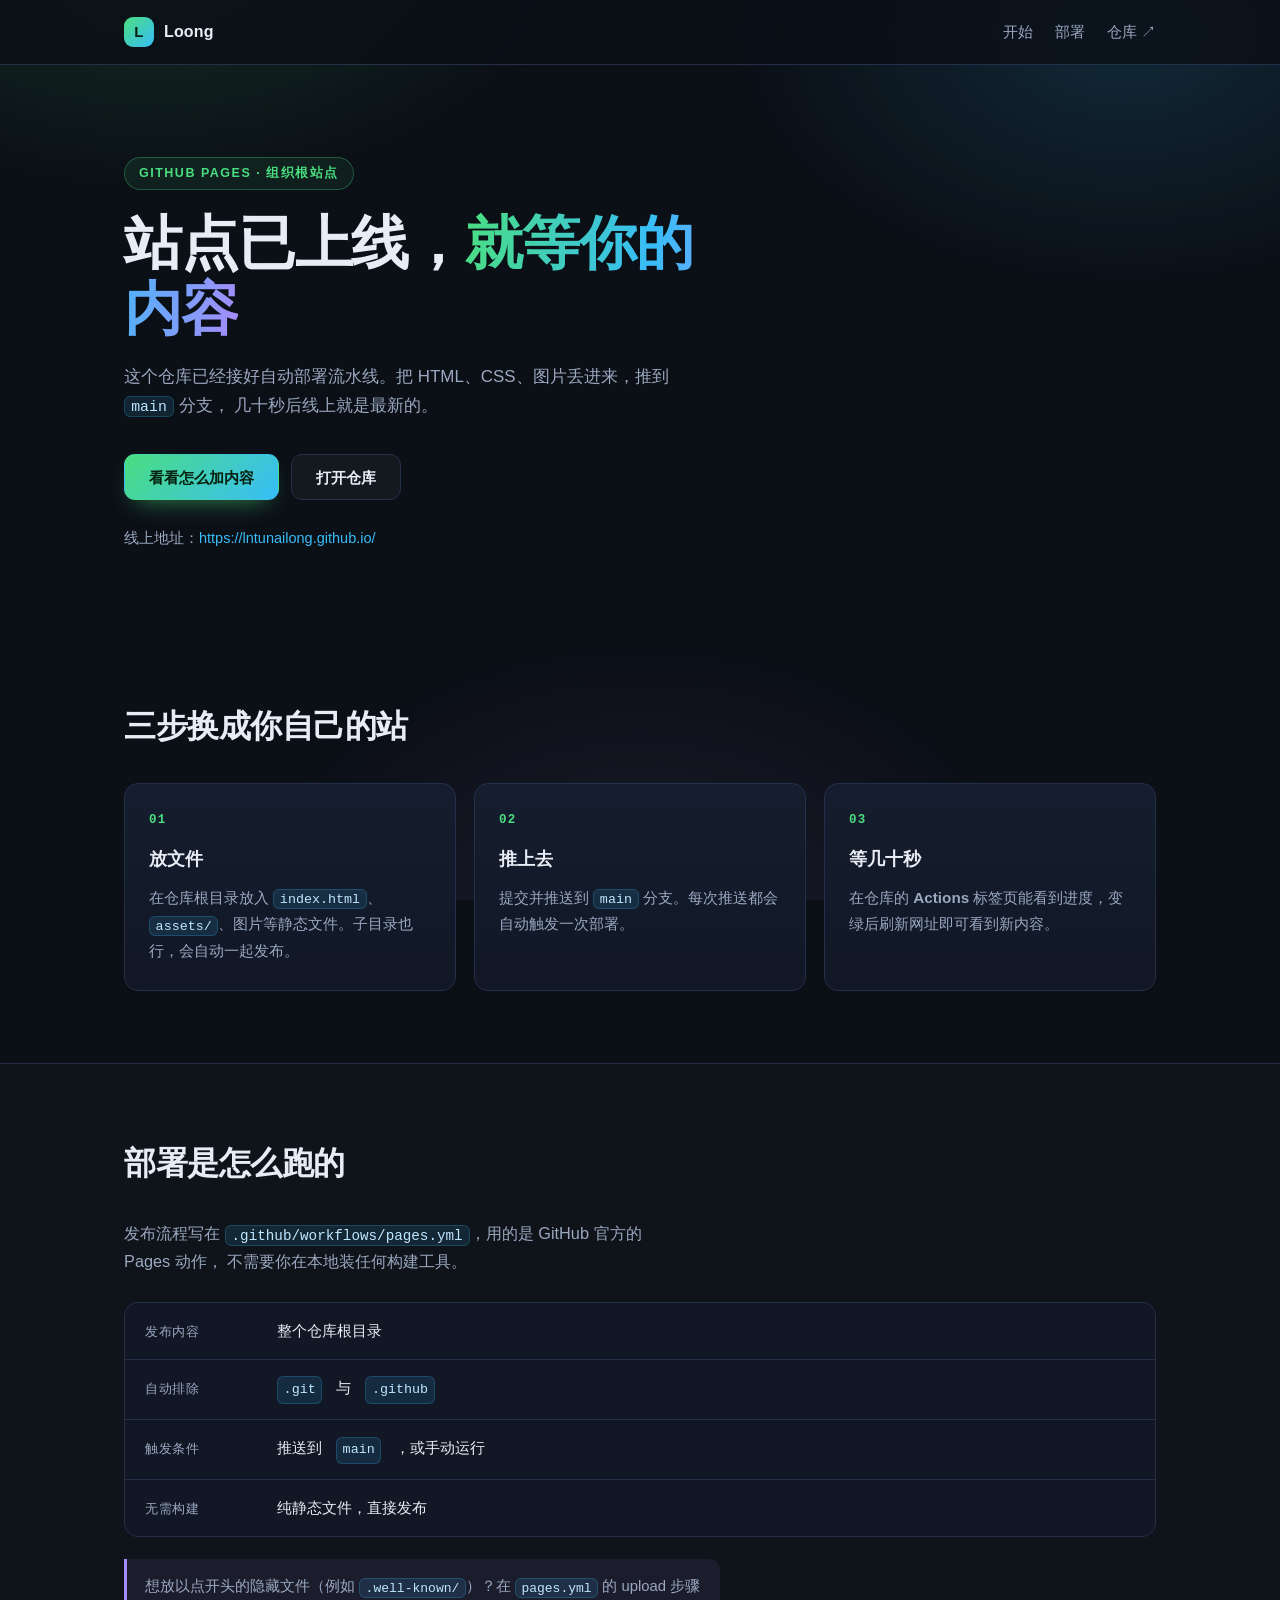
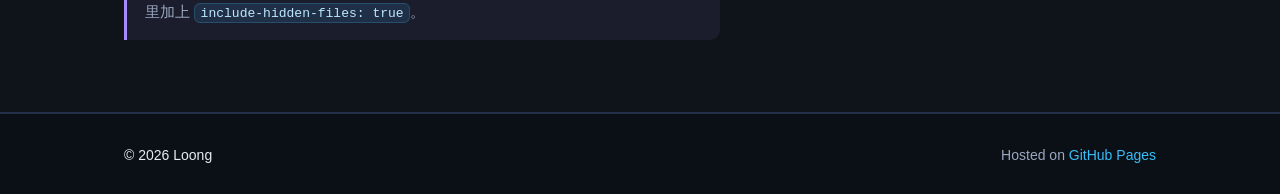
==== index.html @ c385d7d1 "初始化站点：静态首页 + GitHub Pages 自动部署流水线" ====
<!DOCTYPE html>
<html lang="zh-CN">
<head>
<meta charset="UTF-8" />
<meta name="viewport" content="width=device-width, initial-scale=1" />
<title>Loong</title>
<meta name="description" content="Loong —— 由 GitHub Pages 托管的静态站点。" />
<link rel="stylesheet" href="assets/style.css" />
</head>
<body>
<a class="skip-link" href="#main">跳到主要内容</a>

<header class="site-header">
  <div class="wrap header-inner">
    <a class="brand" href="./">
      <span class="brand-mark" aria-hidden="true">L</span>
      <span class="brand-text">Loong</span>
    </a>
    <nav class="nav" aria-label="主导航">
      <a href="#start">开始</a>
      <a href="#deploy">部署</a>
      <a href="https://github.com/lntunailong/lntunailong.github.io" target="_blank" rel="noopener">仓库 ↗</a>
    </nav>
  </div>
</header>

<main id="main">

  <section class="hero">
    <div class="wrap">
      <p class="eyebrow">GitHub Pages · 组织根站点</p>
      <h1 class="hero-title">站点已上线，<span class="grad">就等你的内容</span></h1>
      <p class="hero-sub">
        这个仓库已经接好自动部署流水线。把 HTML、CSS、图片丢进来，推到 <code>main</code> 分支，
        几十秒后线上就是最新的。
      </p>
      <div class="hero-actions">
        <a class="btn btn-primary" href="#start">看看怎么加内容</a>
        <a class="btn btn-ghost" href="https://github.com/lntunailong/lntunailong.github.io" target="_blank" rel="noopener">打开仓库</a>
      </div>
      <p class="hero-url">
        线上地址：<a href="https://lntunailong.github.io/">https://lntunailong.github.io/</a>
      </p>
    </div>
  </section>

  <section id="start" class="section">
    <div class="wrap">
      <h2 class="section-title">三步换成你自己的站</h2>
      <div class="grid">
        <article class="card">
          <span class="card-num">01</span>
          <h3>放文件</h3>
          <p>在仓库根目录放入 <code>index.html</code>、<code>assets/</code>、图片等静态文件。子目录也行，会自动一起发布。</p>
        </article>
        <article class="card">
          <span class="card-num">02</span>
          <h3>推上去</h3>
          <p>提交并推送到 <code>main</code> 分支。每次推送都会自动触发一次部署。</p>
        </article>
        <article class="card">
          <span class="card-num">03</span>
          <h3>等几十秒</h3>
          <p>在仓库的 <strong>Actions</strong> 标签页能看到进度，变绿后刷新网址即可看到新内容。</p>
        </article>
      </div>
    </div>
  </section>

  <section id="deploy" class="section section-alt">
    <div class="wrap">
      <h2 class="section-title">部署是怎么跑的</h2>
      <p class="lead">
        发布流程写在 <code>.github/workflows/pages.yml</code>，用的是 GitHub 官方的 Pages 动作，
        不需要你在本地装任何构建工具。
      </p>
      <ul class="facts">
        <li><span>发布内容</span>整个仓库根目录</li>
        <li><span>自动排除</span><code>.git</code> 与 <code>.github</code></li>
        <li><span>触发条件</span>推送到 <code>main</code>，或手动运行</li>
        <li><span>无需构建</span>纯静态文件，直接发布</li>
      </ul>
      <p class="note">
        想放以点开头的隐藏文件（例如 <code>.well-known/</code>）？在
        <code>pages.yml</code> 的 upload 步骤里加上 <code>include-hidden-files: true</code>。
      </p>
    </div>
  </section>

</main>

<footer class="site-footer">
  <div class="wrap footer-inner">
    <p>© <span id="year">2026</span> Loong</p>
    <p class="muted">Hosted on <a href="https://pages.github.com/" target="_blank" rel="noopener">GitHub Pages</a></p>
  </div>
</footer>

<script>
  document.getElementById('year').textContent = new Date().getFullYear();
</script>
</body>
</html>
---- assets/style.css ----
/* ==========================================================================
   Loong — 静态站点样式表
   改配色只需要动下面这组变量。
   ========================================================================== */

:root {
  --bg:          #0b0f16;
  --bg-soft:     #111725;
  --bg-card:     #151d2e;
  --border:      #24304a;
  --text:        #e7ecf5;
  --text-dim:    #9aa8c0;
  --accent:      #4ade80;
  --accent-2:    #38bdf8;
  --accent-3:    #a78bfa;
  --radius:      14px;
  --wrap:        1080px;
  --font: "Inter", "Segoe UI", -apple-system, BlinkMacSystemFont, "PingFang SC",
          "Hiragino Sans GB", "Microsoft YaHei", sans-serif;
  --mono: "JetBrains Mono", "Cascadia Code", Consolas, "SF Mono", monospace;
}

*, *::before, *::after { box-sizing: border-box; }

html { scroll-behavior: smooth; }

body {
  margin: 0;
  background: var(--bg);
  color: var(--text);
  font-family: var(--font);
  font-size: 16px;
  line-height: 1.7;
  -webkit-font-smoothing: antialiased;
  overflow-x: hidden;
}

/* 背景光晕 */
body::before {
  content: "";
  position: fixed;
  inset: 0;
  pointer-events: none;
  z-index: 0;
  background:
    radial-gradient(680px 420px at 12% -8%,  rgba(74, 222, 128, .16), transparent 65%),
    radial-gradient(620px 400px at 88% 4%,   rgba(56, 189, 248, .15), transparent 65%),
    radial-gradient(560px 380px at 50% 100%, rgba(167, 139, 250, .10), transparent 70%);
}

.wrap { width: 100%; max-width: var(--wrap); margin: 0 auto; padding: 0 24px; }

a { color: var(--accent-2); text-decoration: none; }
a:hover { text-decoration: underline; }

code {
  font-family: var(--mono);
  font-size: .875em;
  background: rgba(56, 189, 248, .12);
  border: 1px solid rgba(56, 189, 248, .22);
  border-radius: 6px;
  padding: .12em .42em;
  color: #bfe6ff;
  white-space: nowrap;
}

.skip-link {
  position: absolute;
  left: -9999px;
  top: 0;
  z-index: 100;
  background: var(--accent);
  color: #06210f;
  padding: 10px 16px;
  border-radius: 0 0 8px 0;
  font-weight: 600;
}
.skip-link:focus { left: 0; }

/* ---------- 头部 ---------- */

.site-header {
  position: sticky;
  top: 0;
  z-index: 20;
  background: rgba(11, 15, 22, .78);
  backdrop-filter: blur(12px);
  border-bottom: 1px solid var(--border);
}

.header-inner {
  display: flex;
  align-items: center;
  justify-content: space-between;
  gap: 16px;
  height: 64px;
}

.brand {
  display: inline-flex;
  align-items: center;
  gap: 10px;
  color: var(--text);
  font-weight: 700;
  letter-spacing: .01em;
}
.brand:hover { text-decoration: none; }

.brand-mark {
  display: grid;
  place-items: center;
  width: 30px;
  height: 30px;
  border-radius: 9px;
  background: linear-gradient(135deg, var(--accent), var(--accent-2));
  color: #06210f;
  font-weight: 800;
  font-size: 15px;
}

.nav { display: flex; gap: 22px; font-size: 14.5px; }
.nav a { color: var(--text-dim); }
.nav a:hover { color: var(--text); text-decoration: none; }

/* ---------- Hero ---------- */

.hero { position: relative; z-index: 1; padding: 92px 0 76px; }

.eyebrow {
  display: inline-block;
  margin: 0 0 20px;
  font-size: 12.5px;
  font-weight: 600;
  letter-spacing: .12em;
  text-transform: uppercase;
  color: var(--accent);
  border: 1px solid rgba(74, 222, 128, .3);
  background: rgba(74, 222, 128, .08);
  border-radius: 999px;
  padding: 5px 14px;
}

.hero-title {
  margin: 0 0 20px;
  font-size: clamp(2.1rem, 5.6vw, 3.6rem);
  line-height: 1.15;
  letter-spacing: -.02em;
  font-weight: 800;
  max-width: 18ch;
}

.grad {
  background: linear-gradient(100deg, var(--accent), var(--accent-2) 55%, var(--accent-3));
  -webkit-background-clip: text;
  background-clip: text;
  color: transparent;
}

.hero-sub {
  margin: 0 0 34px;
  max-width: 60ch;
  font-size: 1.06rem;
  color: var(--text-dim);
}

.hero-actions { display: flex; flex-wrap: wrap; gap: 12px; margin-bottom: 26px; }

.btn {
  display: inline-flex;
  align-items: center;
  justify-content: center;
  height: 46px;
  padding: 0 24px;
  border-radius: 11px;
  font-size: 15px;
  font-weight: 600;
  border: 1px solid transparent;
  transition: transform .16s ease, box-shadow .16s ease, background .16s ease;
  white-space: nowrap;
}
.btn:hover { text-decoration: none; transform: translateY(-2px); }
.btn:active { transform: translateY(0); }

.btn-primary {
  background: linear-gradient(135deg, var(--accent), var(--accent-2));
  color: #06210f;
  box-shadow: 0 10px 26px -12px rgba(74, 222, 128, .7);
}
.btn-primary:hover { box-shadow: 0 16px 34px -14px rgba(74, 222, 128, .85); }

.btn-ghost {
  background: rgba(255, 255, 255, .04);
  border-color: var(--border);
  color: var(--text);
}
.btn-ghost:hover { background: rgba(255, 255, 255, .08); }

.hero-url {
  margin: 0;
  font-size: 14.5px;
  color: var(--text-dim);
}

/* ---------- 区块 ---------- */

.section { position: relative; z-index: 1; padding: 72px 0; }
.section-alt { background: rgba(255, 255, 255, .018); border-top: 1px solid var(--border); border-bottom: 1px solid var(--border); }

.section-title {
  margin: 0 0 30px;
  font-size: clamp(1.5rem, 3.2vw, 2rem);
  font-weight: 700;
  letter-spacing: -.015em;
}

.lead { margin: 0 0 26px; max-width: 62ch; color: var(--text-dim); font-size: 1.02rem; }

/* ---------- 卡片 ---------- */

.grid {
  display: grid;
  grid-template-columns: repeat(auto-fit, minmax(255px, 1fr));
  gap: 18px;
}

.card {
  background: linear-gradient(180deg, var(--bg-card), var(--bg-soft));
  border: 1px solid var(--border);
  border-radius: var(--radius);
  padding: 26px 24px;
  transition: border-color .18s ease, transform .18s ease;
}
.card:hover { border-color: rgba(74, 222, 128, .45); transform: translateY(-3px); }

.card-num {
  display: block;
  font-family: var(--mono);
  font-size: 12.5px;
  font-weight: 700;
  letter-spacing: .1em;
  color: var(--accent);
  margin-bottom: 12px;
}

.card h3 { margin: 0 0 10px; font-size: 1.14rem; font-weight: 700; }
.card p  { margin: 0; color: var(--text-dim); font-size: .955rem; }

/* ---------- 事实列表 ---------- */

.facts {
  list-style: none;
  margin: 0 0 22px;
  padding: 0;
  display: grid;
  gap: 1px;
  background: var(--border);
  border: 1px solid var(--border);
  border-radius: var(--radius);
  overflow: hidden;
}

.facts li {
  display: flex;
  flex-wrap: wrap;
  align-items: baseline;
  gap: 6px 14px;
  background: var(--bg-soft);
  padding: 15px 20px;
  font-size: .955rem;
}

.facts li span {
  flex: 0 0 118px;
  color: var(--text-dim);
  font-size: 13px;
  letter-spacing: .04em;
  text-transform: uppercase;
}

.note {
  margin: 0;
  padding: 15px 18px;
  border-left: 3px solid var(--accent-3);
  background: rgba(167, 139, 250, .08);
  border-radius: 0 10px 10px 0;
  font-size: .93rem;
  color: var(--text-dim);
  max-width: 72ch;
}

/* ---------- 页脚 ---------- */

.site-footer {
  position: relative;
  z-index: 1;
  border-top: 1px solid var(--border);
  padding: 30px 0;
  font-size: 14px;
}

.footer-inner {
  display: flex;
  flex-wrap: wrap;
  align-items: center;
  justify-content: space-between;
  gap: 10px;
}

.site-footer p { margin: 0; }
.muted { color: var(--text-dim); }

/* ---------- 404 ---------- */

.center-page {
  min-height: 100vh;
  display: grid;
  place-items: center;
  text-align: center;
  padding: 40px 24px;
}

.center-page .big {
  font-size: clamp(3.4rem, 12vw, 6rem);
  font-weight: 800;
  line-height: 1;
  margin: 0 0 14px;
  background: linear-gradient(100deg, var(--accent), var(--accent-2));
  -webkit-background-clip: text;
  background-clip: text;
  color: transparent;
}

.center-page h1 { margin: 0 0 12px; font-size: 1.4rem; font-weight: 700; }
.center-page p  { margin: 0 0 26px; color: var(--text-dim); max-width: 46ch; }

/* ---------- 响应式 ---------- */

@media (max-width: 640px) {
  .hero { padding: 64px 0 56px; }
  .nav { gap: 16px; font-size: 14px; }
  .facts li span { flex-basis: 100%; }
  .section { padding: 56px 0; }
}

@media (prefers-reduced-motion: reduce) {
  html { scroll-behavior: auto; }
  * { transition: none !important; }
}
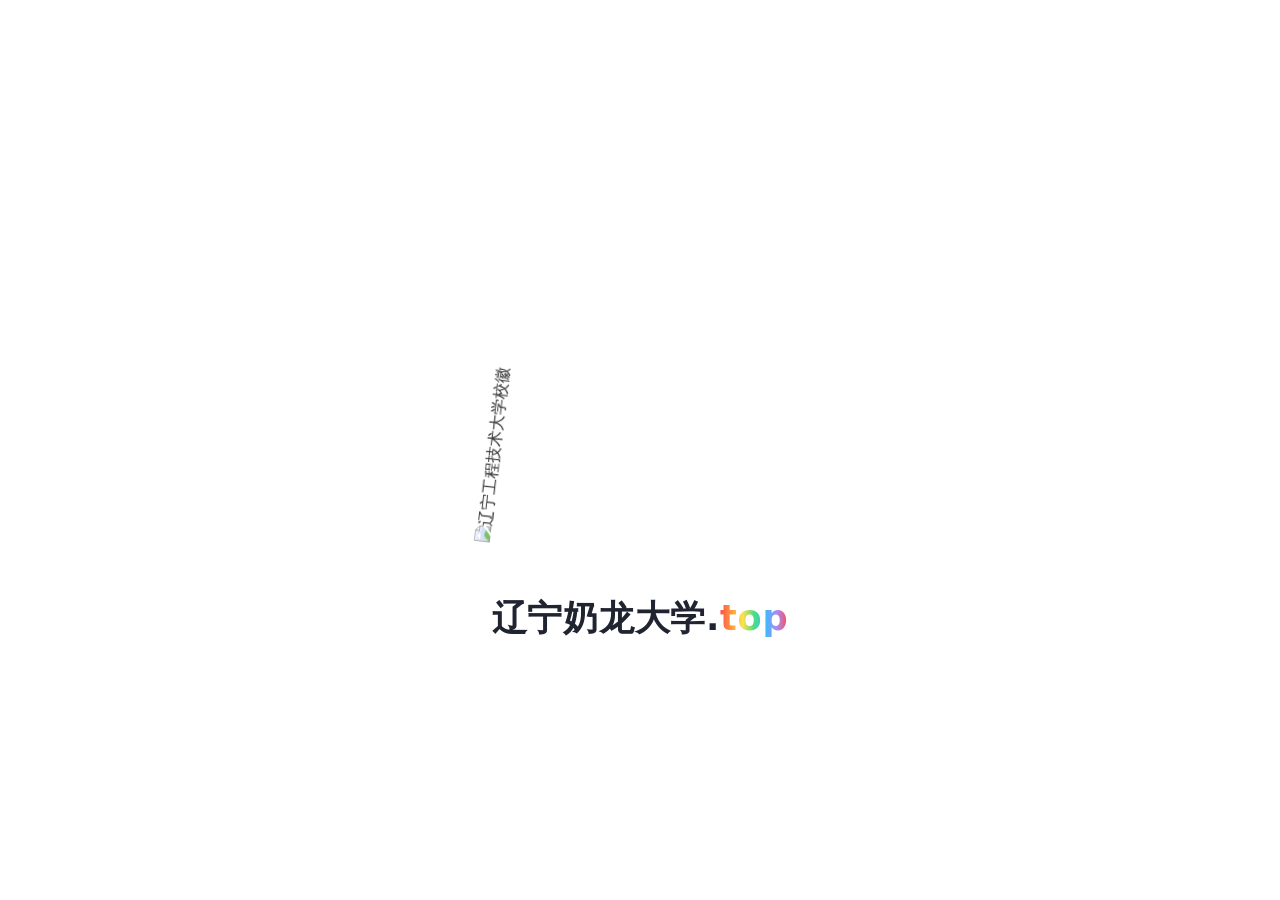
==== commit 9546b33d: "Add files via upload" ====
--- a/index.html
+++ b/index.html
@@ -3,101 +3,224 @@
 <head>
 <meta charset="UTF-8" />
 <meta name="viewport" content="width=device-width, initial-scale=1" />
-<title>Loong</title>
-<meta name="description" content="Loong —— 由 GitHub Pages 托管的静态站点。" />
-<link rel="stylesheet" href="assets/style.css" />
+<title>辽宁奶龙大学</title>
+<link rel="icon" href="2.png" />
+<style>
+  /* ==========================================================
+     辽宁奶龙大学 · 旋转跳转页
+     两张校徽叠在一起同步逆时针旋转，加速到最快时换图，
+     再减速停稳，最后跳转到学校官网。
+     ========================================================== */
+
+  *, *::before, *::after { box-sizing: border-box; }
+
+  html, body { height: 100%; }
+
+  body {
+    margin: 0;
+    min-height: 100vh;
+    display: flex;
+    flex-direction: column;
+    align-items: center;
+    justify-content: center;
+    gap: clamp(18px, 4.5vh, 36px);
+    /* 校徽是白底方形，所以页面也用白色，图片边缘自然融进背景 */
+    background: #ffffff;
+    font-family: "PingFang SC", "Hiragino Sans GB", "Microsoft YaHei",
+                 "Source Han Sans SC", "Noto Sans CJK SC", system-ui, sans-serif;
+    overflow: hidden;
+  }
+
+  /* ---------- 旋转舞台 ----------
+     两张图共用一个容器，容器一转，两张图就严格同步 */
+  .stage {
+    position: relative;
+    width: min(64vw, 300px);
+    height: min(64vw, 300px);
+    transform: rotate(0deg);          /* 初始 0 度 */
+    transform-origin: 50% 50%;
+    will-change: transform;
+    backface-visibility: hidden;
+  }
+
+  .stage img {
+    position: absolute;
+    inset: 0;
+    width: 100%;
+    height: 100%;
+    display: block;
+    object-fit: contain;
+    pointer-events: none;
+    user-select: none;
+    -webkit-user-drag: none;
+  }
+
+  /* 初始状态：1.png 完全不透明，2.png 完全透明 */
+  #img1 { opacity: 1; }
+  #img2 { opacity: 0; }
+
+  /* ---------- 文字 ---------- */
+  .title {
+    margin: 0;
+    font-size: clamp(1.4rem, 5.2vw, 2.2rem);
+    font-weight: 800;
+    letter-spacing: .02em;
+    color: #1f2430;
+    white-space: nowrap;
+  }
+
+  /* 只有 "top" 三个字母用彩色渐变 */
+  .tld {
+    color: #e0553f;                    /* 极老浏览器不支持渐变文字时的兜底色 */
+    background-image: linear-gradient(90deg,
+      #ff4d4d, #ff9a3c, #ffe14d, #4ade80, #38bdf8, #a78bfa, #ff4d4d,
+      #ff9a3c, #ffe14d, #4ade80, #38bdf8, #a78bfa, #ff4d4d);
+    /* 渐变图画成 2 倍宽、内含 2 个完全相同色环；
+       窗口正好显示 1 个色环，位移一整个色环宽度后画面与起点完全一致 —— 无缝循环 */
+    background-size: 200% 100%;
+    background-position: 0% 50%;
+    background-repeat: no-repeat;
+    animation: tld-flow 3.6s linear infinite;
+  }
+
+  @supports ((-webkit-background-clip: text) or (background-clip: text)) {
+    .tld {
+      -webkit-background-clip: text;
+      background-clip: text;
+      color: transparent;
+      -webkit-text-fill-color: transparent;
+    }
+  }
+
+  @keyframes tld-flow {
+    from { background-position:   0% 50%; }
+    to   { background-position: 100% 50%; }
+  }
+
+  @media (prefers-reduced-motion: reduce) {
+    .tld { animation: none; }
+  }
+
+  /* ---------- JS 关闭时的兜底 ---------- */
+  .fallback {
+    margin: 0;
+    font-size: .95rem;
+    color: #6b7280;
+    text-align: center;
+  }
+  .fallback a { color: #2563eb; }
+</style>
 </head>
 <body>
-<a class="skip-link" href="#main">跳到主要内容</a>
-
-<header class="site-header">
-  <div class="wrap header-inner">
-    <a class="brand" href="./">
-      <span class="brand-mark" aria-hidden="true">L</span>
-      <span class="brand-text">Loong</span>
-    </a>
-    <nav class="nav" aria-label="主导航">
-      <a href="#start">开始</a>
-      <a href="#deploy">部署</a>
-      <a href="https://github.com/lntunailong/lntunailong.github.io" target="_blank" rel="noopener">仓库 ↗</a>
-    </nav>
+
+  <div class="stage" id="stage">
+    <img id="img1" src="1.png" alt="辽宁工程技术大学校徽" />
+    <img id="img2" src="2.png" alt="辽宁工程技术大学校徽" />
   </div>
-</header>
-
-<main id="main">
-
-  <section class="hero">
-    <div class="wrap">
-      <p class="eyebrow">GitHub Pages · 组织根站点</p>
-      <h1 class="hero-title">站点已上线，<span class="grad">就等你的内容</span></h1>
-      <p class="hero-sub">
-        这个仓库已经接好自动部署流水线。把 HTML、CSS、图片丢进来，推到 <code>main</code> 分支，
-        几十秒后线上就是最新的。
-      </p>
-      <div class="hero-actions">
-        <a class="btn btn-primary" href="#start">看看怎么加内容</a>
-        <a class="btn btn-ghost" href="https://github.com/lntunailong/lntunailong.github.io" target="_blank" rel="noopener">打开仓库</a>
-      </div>
-      <p class="hero-url">
-        线上地址：<a href="https://lntunailong.github.io/">https://lntunailong.github.io/</a>
-      </p>
-    </div>
-  </section>
-
-  <section id="start" class="section">
-    <div class="wrap">
-      <h2 class="section-title">三步换成你自己的站</h2>
-      <div class="grid">
-        <article class="card">
-          <span class="card-num">01</span>
-          <h3>放文件</h3>
-          <p>在仓库根目录放入 <code>index.html</code>、<code>assets/</code>、图片等静态文件。子目录也行，会自动一起发布。</p>
-        </article>
-        <article class="card">
-          <span class="card-num">02</span>
-          <h3>推上去</h3>
-          <p>提交并推送到 <code>main</code> 分支。每次推送都会自动触发一次部署。</p>
-        </article>
-        <article class="card">
-          <span class="card-num">03</span>
-          <h3>等几十秒</h3>
-          <p>在仓库的 <strong>Actions</strong> 标签页能看到进度，变绿后刷新网址即可看到新内容。</p>
-        </article>
-      </div>
-    </div>
-  </section>
-
-  <section id="deploy" class="section section-alt">
-    <div class="wrap">
-      <h2 class="section-title">部署是怎么跑的</h2>
-      <p class="lead">
-        发布流程写在 <code>.github/workflows/pages.yml</code>，用的是 GitHub 官方的 Pages 动作，
-        不需要你在本地装任何构建工具。
-      </p>
-      <ul class="facts">
-        <li><span>发布内容</span>整个仓库根目录</li>
-        <li><span>自动排除</span><code>.git</code> 与 <code>.github</code></li>
-        <li><span>触发条件</span>推送到 <code>main</code>，或手动运行</li>
-        <li><span>无需构建</span>纯静态文件，直接发布</li>
-      </ul>
-      <p class="note">
-        想放以点开头的隐藏文件（例如 <code>.well-known/</code>）？在
-        <code>pages.yml</code> 的 upload 步骤里加上 <code>include-hidden-files: true</code>。
-      </p>
-    </div>
-  </section>
-
-</main>
-
-<footer class="site-footer">
-  <div class="wrap footer-inner">
-    <p>© <span id="year">2026</span> Loong</p>
-    <p class="muted">Hosted on <a href="https://pages.github.com/" target="_blank" rel="noopener">GitHub Pages</a></p>
-  </div>
-</footer>
+
+  <p class="title">辽宁奶龙大学.<span class="tld">top</span></p>
+
+  <noscript>
+    <p class="fallback">
+      动画需要启用 JavaScript。<a href="https://www.lntu.edu.cn/">点此前往学校官网</a>
+    </p>
+  </noscript>
 
 <script>
-  document.getElementById('year').textContent = new Date().getFullYear();
+(function () {
+  'use strict';
+
+  /* ================= 可调参数 ================= */
+  var SPIN_MS = 2500;      // 旋转总时长：2.5 秒
+  var WAIT_MS = 500;       // 停稳后等待 0.5 秒再跳转
+  var TURNS   = 4;         // 旋转整圈数（必须是整数，才能保证最后回到 0°）
+  var TARGET  = 'https://www.lntu.edu.cn/';
+
+  /* 换图的时间窗，取值 0~1，相对旋转进度。
+     结束点 0.50 = 速度峰值所在时刻，
+     所以「速度最快」的那一刻恰好是 1.png 全透明、2.png 全不透明。 */
+  var FADE_FROM = 0.32;
+  var FADE_TO   = 0.50;
+  /* ============================================ */
+
+  var TOTAL_DEG = TURNS * 360;   // 4 圈 = 1440°，是 360 的整数倍 → 终点天然是 0°
+
+  var stage = document.getElementById('stage');
+  var img1  = document.getElementById('img1');
+  var img2  = document.getElementById('img2');
+
+  /* 先加速、后减速，速度峰值正好落在 t = 0.5。
+     两端速度均为 0，所以起步和收尾都是平滑的，不会有突兀的启停。 */
+  function easeInOutCubic(t) {
+    return t < 0.5
+      ? 4 * t * t * t
+      : 1 - Math.pow(-2 * t + 2, 3) / 2;
+  }
+
+  function clamp01(x) { return x < 0 ? 0 : (x > 1 ? 1 : x); }
+  function smoothstep(x) { return x * x * (3 - 2 * x); }
+
+  function render(t) {
+    /* 逆时针旋转 = 负角度。
+       CSS 的 rotate() 正角度是顺时针，所以这里取负。 */
+    var eased = easeInOutCubic(t);
+    stage.style.transform = 'rotate(' + (-TOTAL_DEG * eased) + 'deg)';
+
+    /* 交叉淡出淡入：t = 0.50 时 f = 1，
+       即 1.png opacity = 0、2.png opacity = 1。 */
+    var f = smoothstep(clamp01((t - FADE_FROM) / (FADE_TO - FADE_FROM)));
+    img1.style.opacity = 1 - f;
+    img2.style.opacity = f;
+  }
+
+  function settle() {
+    /* 明确钉死在 0 度。
+       -TOTAL_DEG 本身已经是 360 的整数倍（视觉上就是 0°），
+       这里再显式写一次，确保最终的计算样式就是 rotate(0deg)。 */
+    stage.style.transform = 'rotate(0deg)';
+    img1.style.opacity = 0;
+    img2.style.opacity = 1;
+  }
+
+  var started = false;
+
+  function start() {
+    if (started) return;
+    started = true;
+
+    var startAt = performance.now();
+
+    function frame(now) {
+      var t = clamp01((now - startAt) / SPIN_MS);
+      render(t);
+      if (t < 1) {
+        requestAnimationFrame(frame);
+      } else {
+        settle();
+      }
+    }
+
+    /* 初始帧先画出来，避免起手闪一下 */
+    render(0);
+    requestAnimationFrame(frame);
+
+    /* 跳转用独立计时器，不受刷新率影响：
+       2.5 秒旋转 + 0.5 秒等待 = 3 秒后跳转 */
+    setTimeout(function () {
+      window.location.replace(TARGET);
+    }, SPIN_MS + WAIT_MS);
+  }
+
+  /* 等两张图都就绪再开始，避免第一帧还是空白。
+     load 事件即使某张图 404 也会触发，所以不会卡死。 */
+  if (document.readyState === 'complete') {
+    start();
+  } else {
+    window.addEventListener('load', start, { once: true });
+    /* 兜底：万一 load 迟迟不来，也不至于一直不跳转 */
+    setTimeout(start, 2500);
+  }
+})();
 </script>
 </body>
 </html>
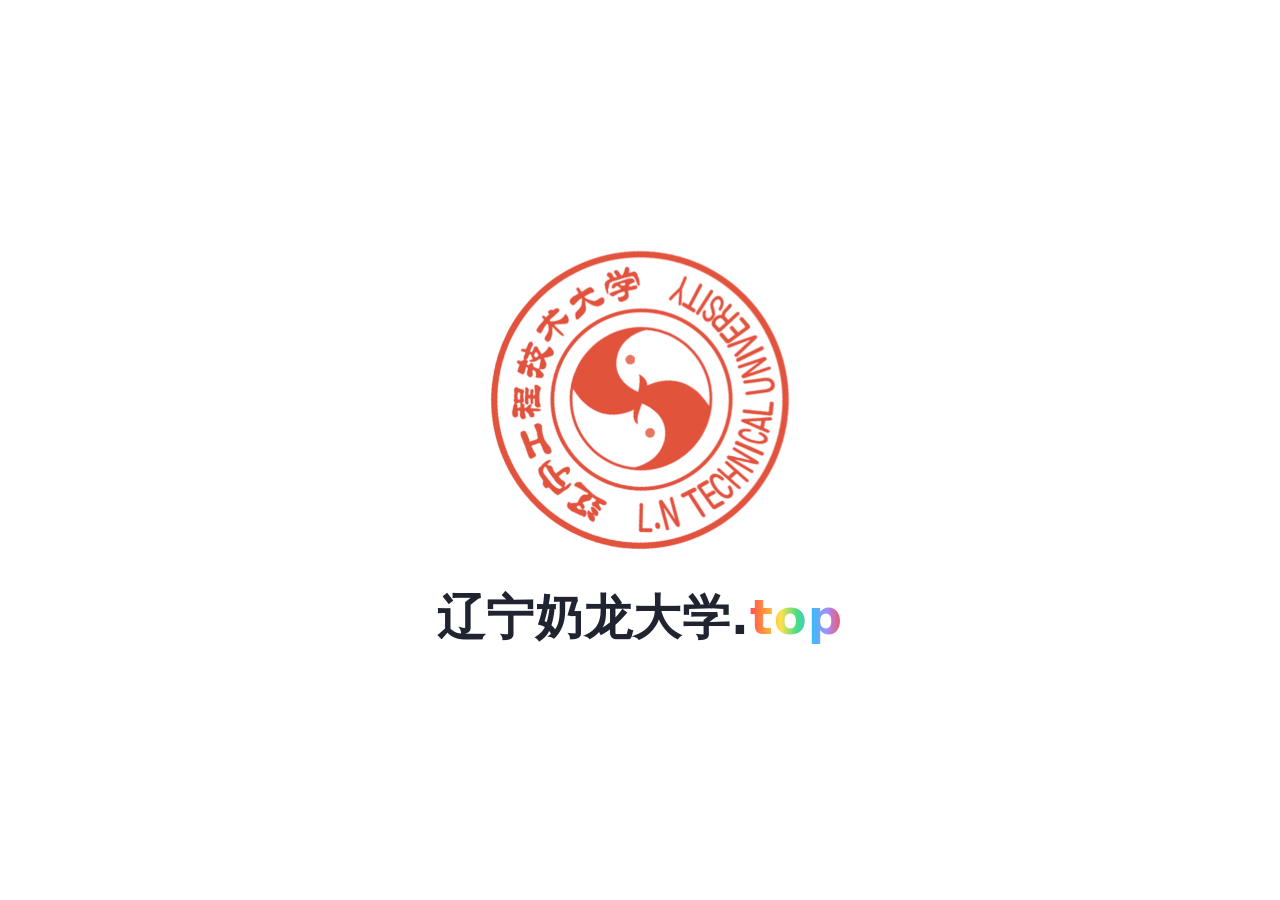
==== commit 0d3bb457: "Add files via upload" ====
--- a/index.html
+++ b/index.html
@@ -62,7 +62,7 @@
   /* ---------- 文字 ---------- */
   .title {
     margin: 0;
-    font-size: clamp(1.4rem, 5.2vw, 2.2rem);
+    font-size: clamp(1.8rem, 6.2vw, 3rem);
     font-weight: 800;
     letter-spacing: .02em;
     color: #1f2430;
